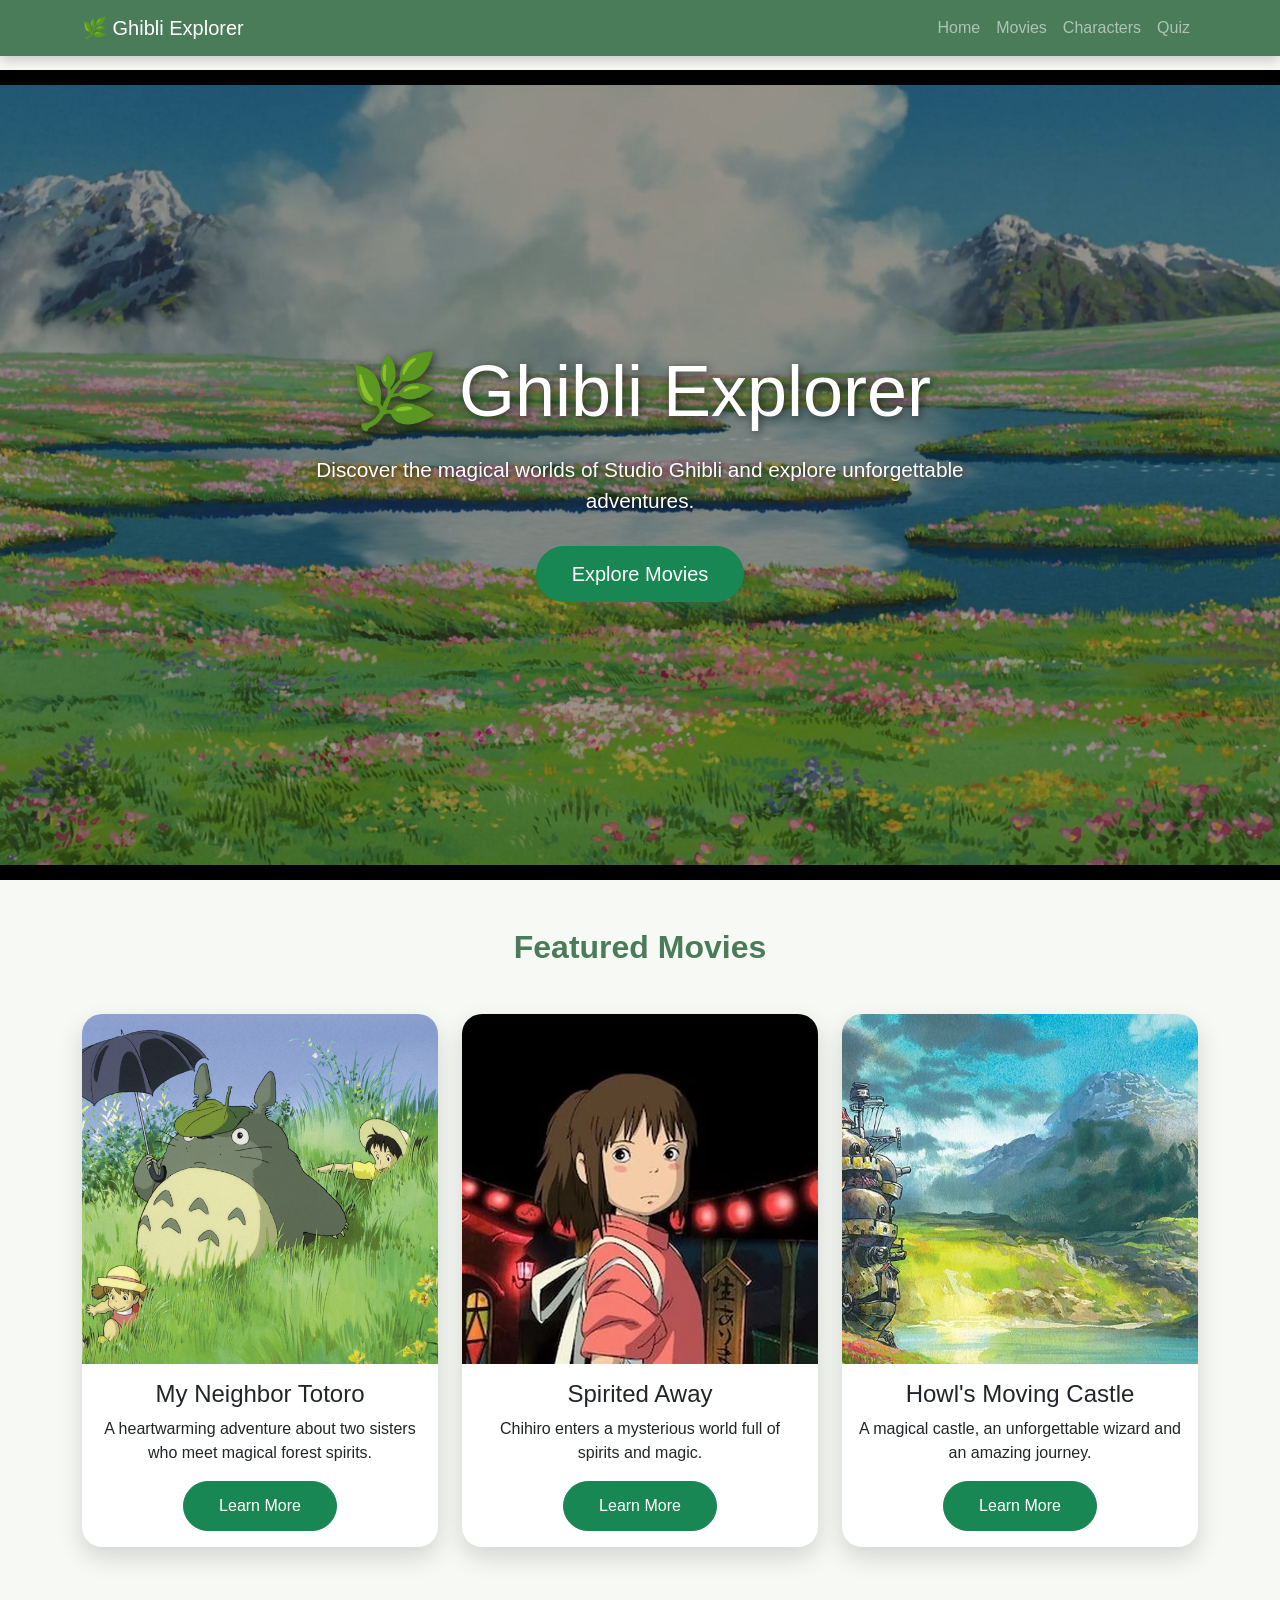
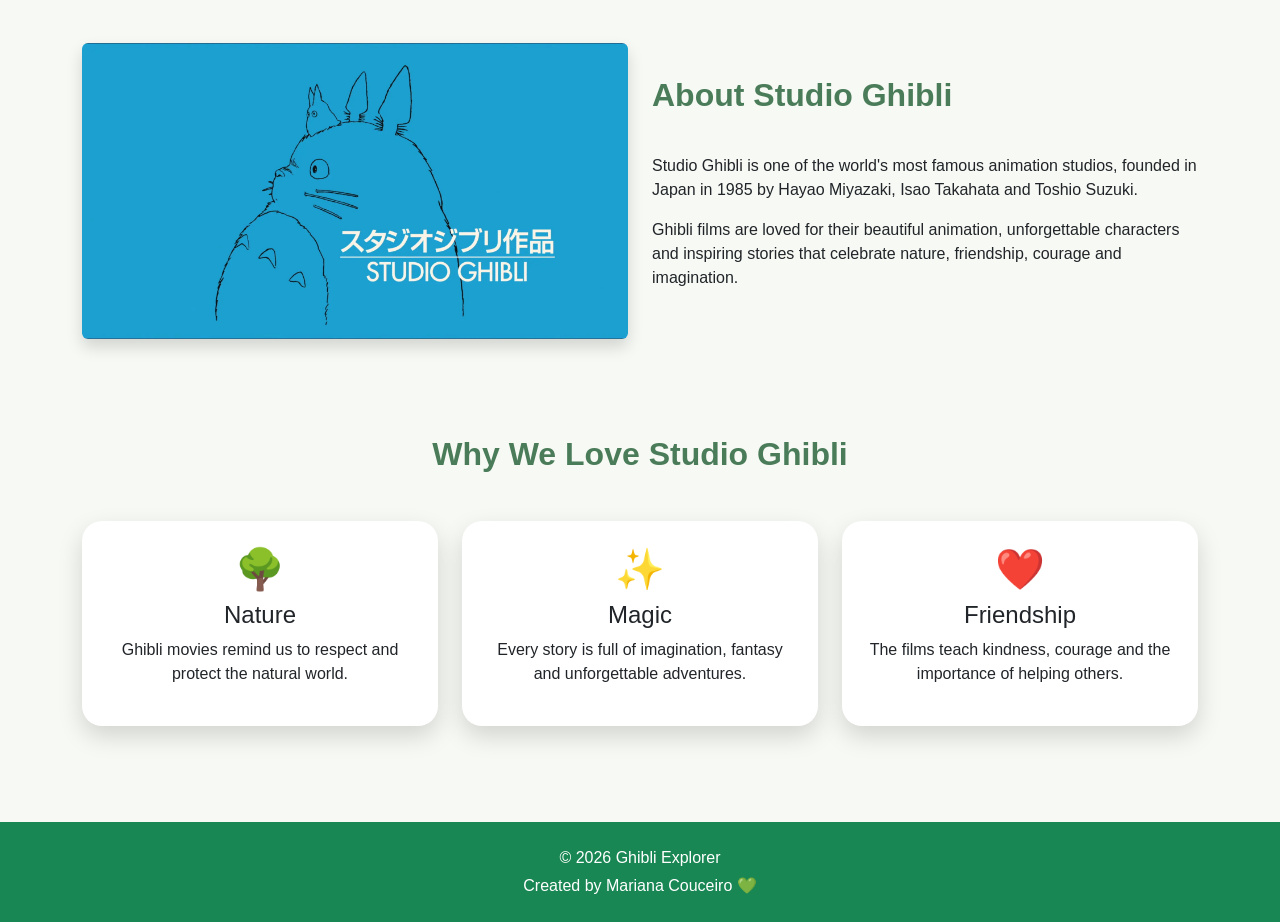
==== ghibli-explorer/index.html @ 9986aef7 "Complete Ghibli Explorer website" ====
<!DOCTYPE html>
<html lang="en">

<head>

    <meta charset="UTF-8">

    <meta name="viewport"
        content="width=device-width, initial-scale=1.0">

    <title>Ghibli Explorer</title>

    <!-- Bootstrap CSS -->
    <link
        href="https://cdn.jsdelivr.net/npm/bootstrap@5.3.3/dist/css/bootstrap.min.css"
        rel="stylesheet">

    <!-- O nosso CSS -->
    <link rel="stylesheet" href="styles.css">

</head>
<body>

    <!-- Navbar -->
    <nav class="navbar navbar-expand-lg navbar-dark fixed-top">
        <div class="container">

            <a class="navbar-brand" href="index.html">🌿 Ghibli Explorer</a>

            <button class="navbar-toggler" type="button" data-bs-toggle="collapse" data-bs-target="#menu">
                <span class="navbar-toggler-icon"></span>
            </button>

            <div class="collapse navbar-collapse" id="menu">

                <ul class="navbar-nav ms-auto">

                    <li class="nav-item">
                        <a class="nav-link" href="index.html">Home</a>
                    </li>

                    <li class="nav-item">
                        <a class="nav-link" href="movies.html">Movies</a>
                    </li>

                    <li class="nav-item">
                        <a class="nav-link" href="characters.html">Characters</a>
                    </li>

                    <li class="nav-item">
                        <a class="nav-link" href="quiz.html">Quiz</a>
                    </li>

                </ul>

            </div>

        </div>
    </nav>

    <!-- Hero -->
    <header class="hero">

    <div class="hero-content">

        <h1>🌿 Ghibli Explorer</h1>

        <p>
            Discover the magical worlds of Studio Ghibli and explore unforgettable adventures.
        </p>

        <a href="movies.html" class="btn btn-success btn-lg">
            Explore Movies
        </a>

    </div>

</header>
    <section class="container py-5">

    <h2 class="text-center mb-5">
        Featured Movies
    </h2>

    <div class="row g-4">

        <div class="col-md-4">

            <div class="card h-100">

                <img src="images/totoro.jpg"
                    class="card-img-top"
                    alt="Totoro">

                <div class="card-body">

                    <h4>My Neighbor Totoro</h4>

                    <p>
                        A heartwarming adventure about two sisters who meet magical forest spirits.
                    </p>

                    <a href="totoro.html" class="btn btn-success">
                        Learn More
                    </a>

                </div>

            </div>

        </div>

        <div class="col-md-4">

            <div class="card h-100">

                <img src="images/spiritedaway.jpg"
                    class="card-img-top"
                    alt="Spirited Away">

                <div class="card-body">

                    <h4>Spirited Away</h4>

                    <p>
                        Chihiro enters a mysterious world full of spirits and magic.
                    </p>

                    <a href="spirited-away.html" class="btn btn-success">
                        Learn More
                    </a>

                </div>

            </div>

        </div>

        <div class="col-md-4">

            <div class="card h-100">

                <img src="images/howl.jpg"
                    class="card-img-top"
                    alt="Howl">

                <div class="card-body">

                    <h4>Howl's Moving Castle</h4>

                    <p>
                        A magical castle, an unforgettable wizard and an amazing journey.
                    </p>

                    <a href="howl.html" class="btn btn-success">
                        Learn More
                    </a>

                </div>

            </div>

        </div>

    </div>

</section>
<section class="container py-5">

    <div class="row align-items-center">

        <div class="col-md-6">

            <img src="images/studio-ghibli.jpg"
                class="img-fluid rounded shadow"
                alt="Studio Ghibli">

        </div>

        <div class="col-md-6">

            <h2>About Studio Ghibli</h2>

            <p>
                Studio Ghibli is one of the world's most famous animation studios,
                founded in Japan in 1985 by Hayao Miyazaki, Isao Takahata and Toshio Suzuki.
            </p>

            <p>
                Ghibli films are loved for their beautiful animation, unforgettable
                characters and inspiring stories that celebrate nature, friendship,
                courage and imagination.
            </p>

        </div>

    </div>

</section>
<section class="container py-5 text-center">

    <h2 class="mb-5">Why We Love Studio Ghibli</h2>

    <div class="row">

        <div class="col-md-4">

            <div class="card p-4 h-100">

                <h1>🌳</h1>

                <h4>Nature</h4>

                <p>
                    Ghibli movies remind us to respect and protect the natural world.
                </p>

            </div>

        </div>

        <div class="col-md-4">

            <div class="card p-4 h-100">

                <h1>✨</h1>

                <h4>Magic</h4>

                <p>
                    Every story is full of imagination, fantasy and unforgettable adventures.
                </p>

            </div>

        </div>

        <div class="col-md-4">

            <div class="card p-4 h-100">

                <h1>❤️</h1>

                <h4>Friendship</h4>

                <p>
                    The films teach kindness, courage and the importance of helping others.
                </p>

            </div>

        </div>

    </div>

</section>

    <!-- Bootstrap JavaScript -->
    <script src="https://cdn.jsdelivr.net/npm/bootstrap@5.3.3/dist/js/bootstrap.bundle.min.js"></script>

    <footer class="bg-success text-white text-center py-4 mt-5">

    <div class="container">

        <p class="mb-1">
            © 2026 Ghibli Explorer
        </p>

        <p class="mb-0">
            Created by Mariana Couceiro 💚
        </p>

    </div>

</footer>
</body>

</html>
---- ghibli-explorer/styles.css ----
/* ===========================
GENERAL
=========================== */

body {
    margin: 0;
    padding-top: 70px;
    background-color: #F7F9F4;
    font-family: Arial, Helvetica, sans-serif;
}

/* ===========================
NAVBAR
=========================== */

.navbar {
    background-color: #4A7C59 !important;
    box-shadow: 0 4px 12px rgba(0,0,0,0.2);
}

/* ===========================
HERO SECTION
=========================== */

.hero {
    background-image: url("images/hero.jpg");
    background-size: cover;
    background-position: center;
    height: 90vh;

    display: flex;
    justify-content: center;
    align-items: center;

    text-align: center;

    position: relative;
}

/* Camada escura sobre a imagem */

.hero::before {
    content: "";

    position: absolute;

    width: 100%;
    height: 100%;

    background: rgba(0, 0, 0, 0.35);
}

/* Conteúdo da Hero */

.hero-content {
    position: relative;
    z-index: 2;

    color: white;

    max-width: 700px;
}

.hero h1 {
    font-size: 4.5rem;
    margin-bottom: 20px;

    text-shadow: 2px 2px 10px rgba(0,0,0,0.6);
}

.hero p {
    font-size: 1.3rem;
    margin-bottom: 30px;

    color: white;

    text-shadow: 1px 1px 5px rgba(0,0,0,0.6);
}

/* ===========================
BUTTONS
=========================== */

.btn-success {
    border-radius: 40px;
    padding: 12px 35px;

    transition: 0.3s;
}

.btn-success:hover {
    transform: scale(1.08);
}

/* ===========================
MOVIE CARDS
=========================== */

.card {
    border: none;
    border-radius: 20px;

    overflow: hidden;

    box-shadow: 0 10px 25px rgba(0,0,0,0.15);

    transition: transform 0.4s ease;
}

.card:hover {
    transform: translateY(-10px);
}

.card-img-top {
    height: 350px;
    object-fit: cover;
}

.card-body {
    text-align: center;
}

/* ===========================
SECTION TITLES
=========================== */

section h2 {
    color: #4A7C59;
    font-weight: bold;
    margin-bottom: 40px;
}
/* ===========================
QUIZ
=========================== */

.form-select {
    border-radius: 12px;
}

#result img {
    box-shadow: 0 10px 25px rgba(0,0,0,0.2);
}

#result h1 {
    color: #4A7C59;
    margin-top: 20px;
}
/* ===========================
FOOTER
=========================== */

footer {
    margin-top: 50px;
}

footer p {
    margin: 0;
}
/* ===========================
MOVIE DETAIL PAGES
=========================== */

.movie-title{
    color:#4A7C59;
    font-weight:bold;
    margin-bottom:25px;
}

.movie-poster{
    width:100%;
    max-width:350px;
    border-radius:20px;
    box-shadow:0 15px 30px rgba(0,0,0,0.25);
    transition:0.3s;
}

.movie-poster:hover{
    transform:scale(1.02);
}

.info-card{
    border:none;
    border-radius:20px;
    padding:30px;
    box-shadow:0 10px 25px rgba(0,0,0,0.15);
    background:white;
}

.info-card p{
    font-size:1.1rem;
}

.rating{
    color:#F4B400;
    font-size:1.8rem;
}

.movie-content{
    margin-top:50px;
}

.movie-content h2{
    color:#4A7C59;
    margin-bottom:20px;
}

.movie-content p{
    line-height:1.8;
}

.fun-facts li{
    margin-bottom:12px;
}

.breadcrumb{
    margin-top:20px;
}
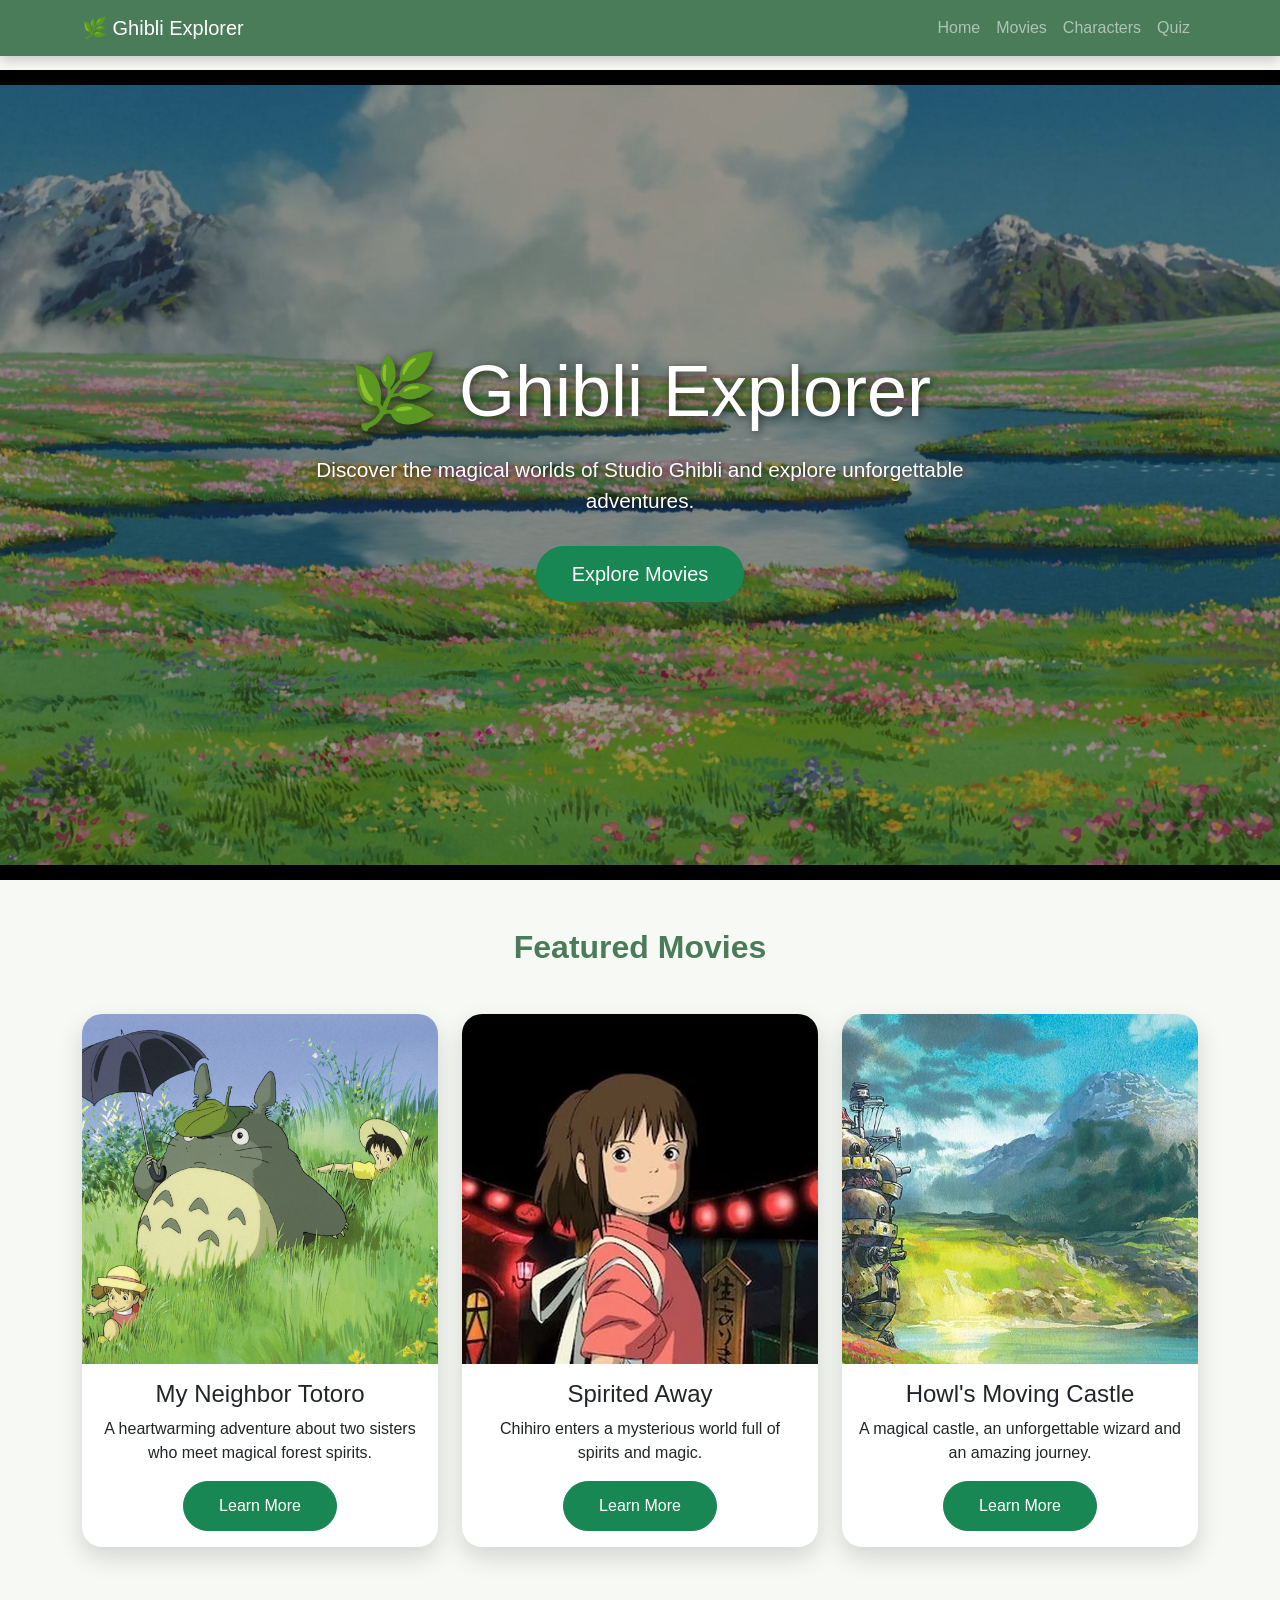
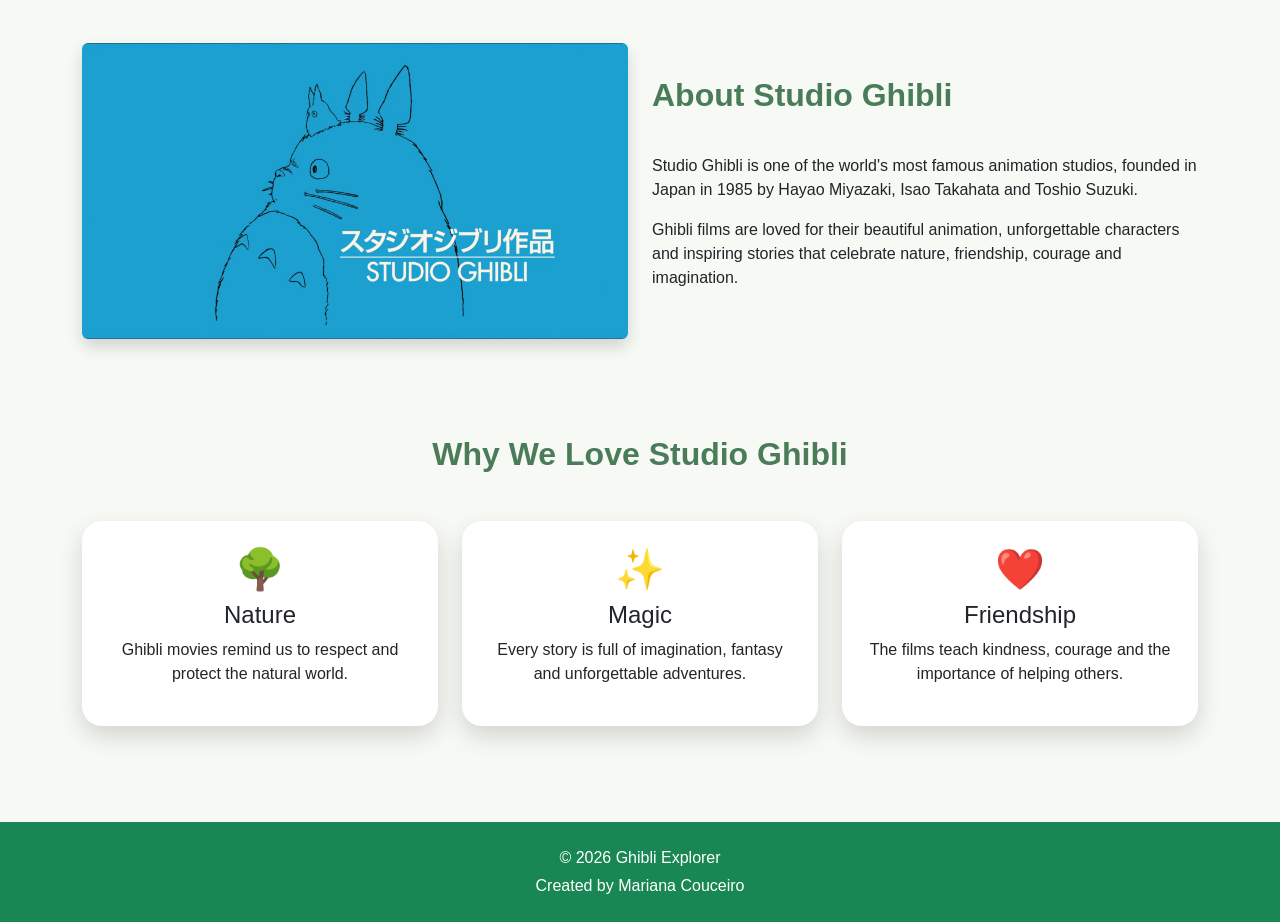
==== commit 8aeb0985: "Alteração de erro" ====
--- a/ghibli-explorer/index.html
+++ b/ghibli-explorer/index.html
@@ -267,7 +267,7 @@
         </p>
 
         <p class="mb-0">
-            Created by Mariana Couceiro 💚
+            Created by Mariana Couceiro
         </p>
 
     </div>
